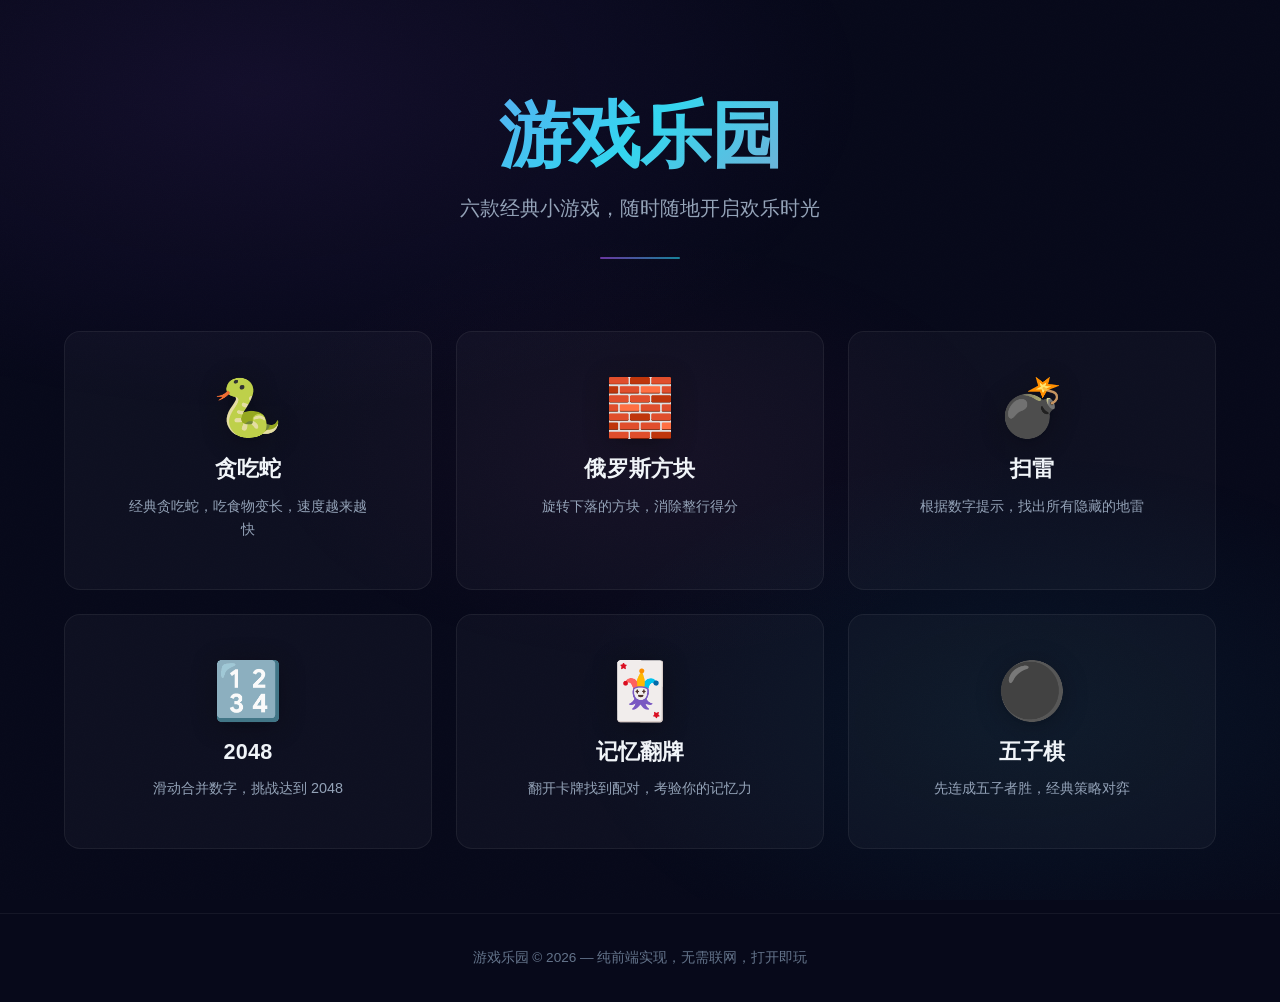
==== index.html @ df6203e5 "Initial commit: HTML5 mini games collection" ====
<!DOCTYPE html>
<html lang="zh-CN">
<head>
  <meta charset="UTF-8">
  <meta name="viewport" content="width=device-width, initial-scale=1.0">
  <meta name="description" content="游戏乐园 — 经典小游戏合集，在线即玩">
  <meta name="theme-color" content="#07091a">
  <title>游戏乐园</title>
  <link rel="stylesheet" href="css/style.css">
</head>
<body>
  <div class="page-wrapper">

    <!-- Header -->
    <header class="site-header">
      <div class="container">
        <h1 class="site-title">游戏乐园</h1>
        <p class="site-subtitle">六款经典小游戏，随时随地开启欢乐时光</p>
        <div class="header-divider" aria-hidden="true"></div>
      </div>
    </header>

    <!-- Games Grid -->
    <main class="games-section">
      <div class="container">
        <div class="games-grid">

          <a href="games/snake.html" target="_self" class="game-card" data-game="snake">
            <span class="game-card__icon" aria-hidden="true">🐍</span>
            <div class="game-card__text">
              <h2 class="game-card__title">贪吃蛇</h2>
              <p class="game-card__desc">经典贪吃蛇，吃食物变长，速度越来越快</p>
            </div>
          </a>

          <a href="games/tetris.html" target="_self" class="game-card" data-game="tetris">
            <span class="game-card__icon" aria-hidden="true">🧱</span>
            <div class="game-card__text">
              <h2 class="game-card__title">俄罗斯方块</h2>
              <p class="game-card__desc">旋转下落的方块，消除整行得分</p>
            </div>
          </a>

          <a href="games/minesweeper.html" target="_self" class="game-card" data-game="minesweeper">
            <span class="game-card__icon" aria-hidden="true">💣</span>
            <div class="game-card__text">
              <h2 class="game-card__title">扫雷</h2>
              <p class="game-card__desc">根据数字提示，找出所有隐藏的地雷</p>
            </div>
          </a>

          <a href="games/2048.html" target="_self" class="game-card" data-game="2048">
            <span class="game-card__icon" aria-hidden="true">🔢</span>
            <div class="game-card__text">
              <h2 class="game-card__title">2048</h2>
              <p class="game-card__desc">滑动合并数字，挑战达到 2048</p>
            </div>
          </a>

          <a href="games/memory.html" target="_self" class="game-card" data-game="memory">
            <span class="game-card__icon" aria-hidden="true">🃏</span>
            <div class="game-card__text">
              <h2 class="game-card__title">记忆翻牌</h2>
              <p class="game-card__desc">翻开卡牌找到配对，考验你的记忆力</p>
            </div>
          </a>

          <a href="games/gomoku.html" target="_self" class="game-card" data-game="gomoku">
            <span class="game-card__icon" aria-hidden="true">⚫</span>
            <div class="game-card__text">
              <h2 class="game-card__title">五子棋</h2>
              <p class="game-card__desc">先连成五子者胜，经典策略对弈</p>
            </div>
          </a>

        </div>
      </div>
    </main>

    <!-- Footer -->
    <footer class="site-footer">
      <div class="container">
        <p>游戏乐园 &copy; 2026 — 纯前端实现，无需联网，打开即玩</p>
      </div>
    </footer>

  </div>
</body>
</html>
---- css/style.css ----
/* ============================================
   游戏乐园 — Game Paradise
   Dark neon theme with glassmorphism cards
   ============================================ */

/* --- Design Tokens --- */
:root {
  /* Surface */
  --bg-deep: #07091a;
  --bg-base: #0c1024;
  --bg-card: rgba(255, 255, 255, 0.03);
  --bg-card-hover: rgba(255, 255, 255, 0.06);

  /* Neon accents */
  --neon-purple: #a855f7;
  --neon-cyan: #22d3ee;
  --neon-pink: #ec4899;
  --neon-blue: #3b82f6;

  /* Text */
  --text-primary: #f1f5f9;
  --text-secondary: #94a3b8;
  --text-muted: #64748b;

  /* Borders */
  --border-subtle: rgba(255, 255, 255, 0.06);
  --border-hover: rgba(168, 85, 247, 0.4);

  /* Spacing scale (8px base) */
  --space-1: 4px;
  --space-2: 8px;
  --space-3: 12px;
  --space-4: 16px;
  --space-5: 24px;
  --space-6: 32px;
  --space-7: 48px;
  --space-8: 64px;
  --space-9: 96px;

  /* Radii */
  --radius-sm: 8px;
  --radius-md: 16px;
  --radius-lg: 24px;

  /* Transitions */
  --ease-out: cubic-bezier(0.16, 1, 0.3, 1);
  --duration-fast: 200ms;
  --duration-normal: 350ms;
}

/* --- Reset & Base --- */
*,
*::before,
*::after {
  margin: 0;
  padding: 0;
  box-sizing: border-box;
}

html {
  font-size: 16px;
  scroll-behavior: smooth;
  -webkit-font-smoothing: antialiased;
  -moz-osx-font-smoothing: grayscale;
}

body {
  font-family: "PingFang SC", "Microsoft YaHei", "Noto Sans SC", "Helvetica Neue", Arial, sans-serif;
  background-color: var(--bg-deep);
  color: var(--text-primary);
  line-height: 1.6;
  min-height: 100vh;
  overflow-x: hidden;
  position: relative;
}

/* --- Atmospheric Background --- */
body::before {
  content: "";
  position: fixed;
  inset: 0;
  background:
    radial-gradient(ellipse 80% 60% at 20% 10%, rgba(168, 85, 247, 0.08) 0%, transparent 60%),
    radial-gradient(ellipse 60% 50% at 80% 80%, rgba(34, 211, 238, 0.06) 0%, transparent 60%),
    radial-gradient(ellipse 50% 40% at 50% 50%, rgba(236, 72, 153, 0.04) 0%, transparent 60%);
  pointer-events: none;
  z-index: 0;
}

/* Subtle noise texture overlay */
body::after {
  content: "";
  position: fixed;
  inset: 0;
  opacity: 0.015;
  background-image: url("data:image/svg+xml,%3Csvg viewBox='0 0 256 256' xmlns='http://www.w3.org/2000/svg'%3E%3Cfilter id='noise'%3E%3CfeTurbulence type='fractalNoise' baseFrequency='0.9' numOctaves='4' stitchTiles='stitch'/%3E%3C/filter%3E%3Crect width='100%25' height='100%25' filter='url(%23noise)'/%3E%3C/svg%3E");
  background-repeat: repeat;
  background-size: 256px 256px;
  pointer-events: none;
  z-index: 0;
}

/* --- Layout Container --- */
.page-wrapper {
  position: relative;
  z-index: 1;
  display: flex;
  flex-direction: column;
  min-height: 100vh;
}

.container {
  width: 100%;
  max-width: 1200px;
  margin: 0 auto;
  padding: 0 var(--space-5);
}

/* --- Header / Hero --- */
.site-header {
  padding: var(--space-9) 0 var(--space-7);
  text-align: center;
}

.site-title {
  font-size: clamp(2.5rem, 6vw, 4.5rem);
  font-weight: 800;
  letter-spacing: -0.02em;
  line-height: 1.1;
  background: linear-gradient(
    135deg,
    var(--neon-purple) 0%,
    var(--neon-cyan) 50%,
    var(--neon-pink) 100%
  );
  background-clip: text;
  -webkit-background-clip: text;
  -webkit-text-fill-color: transparent;
  margin-bottom: var(--space-4);
  position: relative;
}

/* Shimmer animation on title */
.site-title::after {
  content: "游戏乐园";
  position: absolute;
  inset: 0;
  background: linear-gradient(
    90deg,
    transparent 0%,
    rgba(255, 255, 255, 0.15) 45%,
    rgba(255, 255, 255, 0.3) 50%,
    rgba(255, 255, 255, 0.15) 55%,
    transparent 100%
  );
  background-clip: text;
  -webkit-background-clip: text;
  -webkit-text-fill-color: transparent;
  background-size: 200% 100%;
  animation: shimmer 6s ease-in-out infinite;
}

@keyframes shimmer {
  0%, 100% { background-position: 200% center; }
  50% { background-position: -200% center; }
}

.site-subtitle {
  font-size: clamp(1rem, 2.5vw, 1.25rem);
  color: var(--text-secondary);
  font-weight: 400;
  max-width: 480px;
  margin: 0 auto;
  line-height: 1.7;
}

/* Decorative divider */
.header-divider {
  width: 80px;
  height: 2px;
  margin: var(--space-6) auto 0;
  background: linear-gradient(90deg, var(--neon-purple), var(--neon-cyan));
  border-radius: 2px;
  opacity: 0.6;
}

/* --- Game Grid --- */
.games-section {
  flex: 1;
  padding: var(--space-5) 0 var(--space-8);
}

.games-grid {
  display: grid;
  grid-template-columns: repeat(3, 1fr);
  gap: var(--space-5);
}

/* --- Game Card --- */
.game-card {
  display: flex;
  flex-direction: column;
  align-items: center;
  text-align: center;
  padding: var(--space-7) var(--space-5);
  background: var(--bg-card);
  border: 1px solid var(--border-subtle);
  border-radius: var(--radius-md);
  text-decoration: none;
  color: inherit;
  position: relative;
  overflow: hidden;
  transition:
    transform var(--duration-normal) var(--ease-out),
    background var(--duration-normal) var(--ease-out),
    border-color var(--duration-normal) var(--ease-out),
    box-shadow var(--duration-normal) var(--ease-out);
  cursor: pointer;
  outline: none;
}

/* Glow border on hover — uses pseudo-element for gradient border */
.game-card::before {
  content: "";
  position: absolute;
  inset: 0;
  border-radius: inherit;
  padding: 1px;
  background: linear-gradient(
    135deg,
    var(--card-accent, var(--neon-purple)),
    transparent 40%,
    transparent 60%,
    var(--card-accent-end, var(--neon-cyan))
  );
  -webkit-mask:
    linear-gradient(#fff 0 0) content-box,
    linear-gradient(#fff 0 0);
  -webkit-mask-composite: xor;
  mask-composite: exclude;
  opacity: 0;
  transition: opacity var(--duration-normal) var(--ease-out);
  pointer-events: none;
}

/* Ambient glow behind card on hover */
.game-card::after {
  content: "";
  position: absolute;
  inset: -1px;
  border-radius: inherit;
  background: radial-gradient(
    ellipse at 50% 0%,
    var(--card-accent, var(--neon-purple)),
    transparent 70%
  );
  opacity: 0;
  filter: blur(30px);
  transition: opacity var(--duration-normal) var(--ease-out);
  pointer-events: none;
  z-index: -1;
}

.game-card:hover,
.game-card:focus-visible {
  transform: translateY(-6px);
  background: var(--bg-card-hover);
  border-color: transparent;
  box-shadow:
    0 20px 40px -12px rgba(0, 0, 0, 0.5),
    0 0 0 1px rgba(255, 255, 255, 0.05);
}

.game-card:hover::before,
.game-card:focus-visible::before {
  opacity: 1;
}

.game-card:hover::after,
.game-card:focus-visible::after {
  opacity: 0.15;
}

.game-card:focus-visible {
  outline: 2px solid var(--neon-purple);
  outline-offset: 4px;
}

/* Card icon (emoji) */
.game-card__icon {
  font-size: 3.5rem;
  line-height: 1;
  margin-bottom: var(--space-4);
  transition: transform var(--duration-normal) var(--ease-out);
  filter: drop-shadow(0 4px 12px rgba(0, 0, 0, 0.3));
}

.game-card:hover .game-card__icon,
.game-card:focus-visible .game-card__icon {
  transform: scale(1.15);
}

/* Card title */
.game-card__title {
  font-size: 1.35rem;
  font-weight: 700;
  color: var(--text-primary);
  margin-bottom: var(--space-2);
  letter-spacing: 0.01em;
}

/* Card description */
.game-card__desc {
  font-size: 0.9rem;
  color: var(--text-secondary);
  line-height: 1.6;
  max-width: 240px;
}

/* --- Per-card accent colors --- */
.game-card[data-game="snake"] {
  --card-accent: #22c55e;
  --card-accent-end: #06b6d4;
}

.game-card[data-game="tetris"] {
  --card-accent: #3b82f6;
  --card-accent-end: #a855f7;
}

.game-card[data-game="minesweeper"] {
  --card-accent: #f59e0b;
  --card-accent-end: #ef4444;
}

.game-card[data-game="2048"] {
  --card-accent: #f97316;
  --card-accent-end: #eab308;
}

.game-card[data-game="memory"] {
  --card-accent: #ec4899;
  --card-accent-end: #a855f7;
}

.game-card[data-game="gomoku"] {
  --card-accent: #06b6d4;
  --card-accent-end: #3b82f6;
}

/* --- Footer --- */
.site-footer {
  padding: var(--space-6) 0;
  text-align: center;
  border-top: 1px solid var(--border-subtle);
}

.site-footer p {
  font-size: 0.85rem;
  color: var(--text-muted);
  line-height: 1.7;
}

/* --- Reduced Motion --- */
@media (prefers-reduced-motion: reduce) {
  *,
  *::before,
  *::after {
    animation-duration: 0.01ms !important;
    animation-iteration-count: 1 !important;
    transition-duration: 0.01ms !important;
  }
}

/* --- Responsive: Tablet (2 columns) --- */
@media (max-width: 960px) {
  .games-grid {
    grid-template-columns: repeat(2, 1fr);
    gap: var(--space-4);
  }

  .site-header {
    padding: var(--space-7) 0 var(--space-6);
  }
}

/* --- Responsive: Mobile (1 column) --- */
@media (max-width: 600px) {
  .games-grid {
    grid-template-columns: 1fr;
    gap: var(--space-4);
  }

  .game-card {
    flex-direction: row;
    text-align: left;
    padding: var(--space-5);
    gap: var(--space-4);
  }

  .game-card__icon {
    font-size: 2.5rem;
    margin-bottom: 0;
    flex-shrink: 0;
  }

  .game-card__text {
    display: flex;
    flex-direction: column;
  }

  .game-card__desc {
    max-width: none;
  }

  .site-header {
    padding: var(--space-6) 0 var(--space-5);
  }

  .site-title {
    font-size: 2.2rem;
  }

  .container {
    padding: 0 var(--space-4);
  }
}
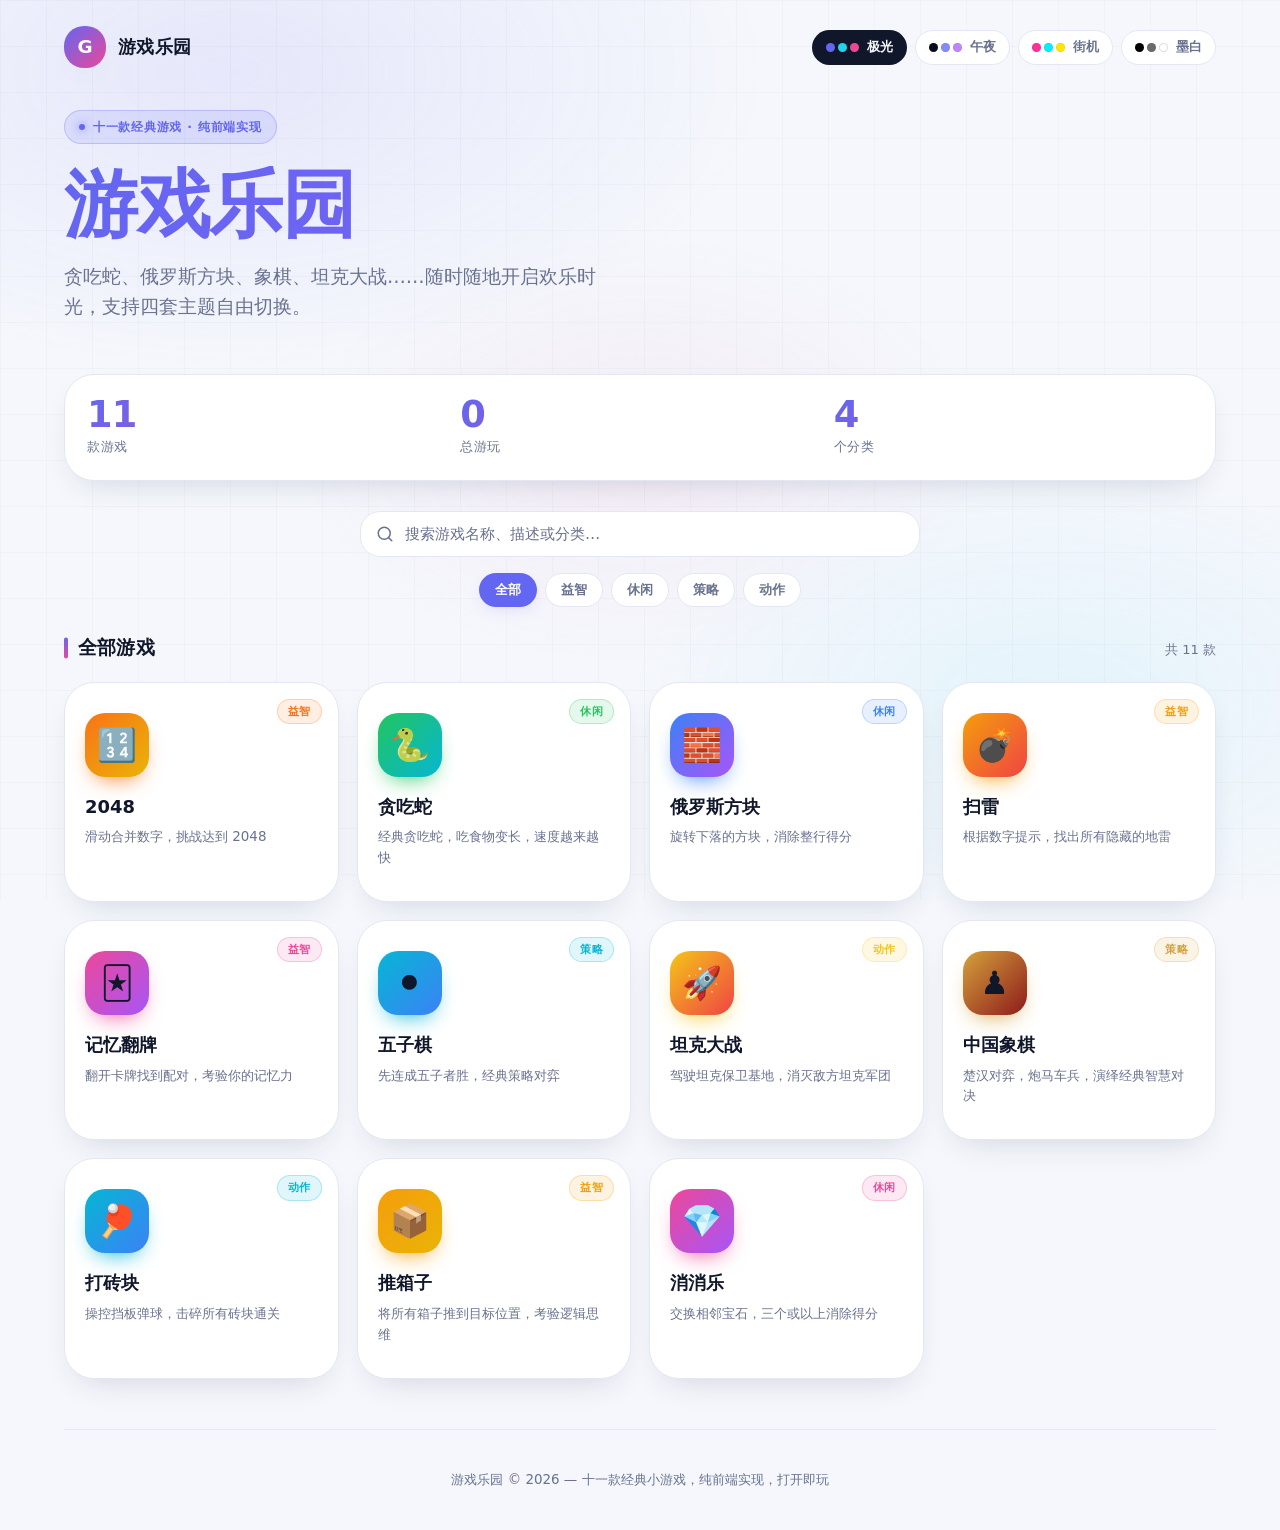
==== commit a73176e9: "feat: 升级为11款游戏合集，新增AI对战、统计系统、搜索筛选和主题切换" ====
--- a/index.html
+++ b/index.html
@@ -1,89 +1,691 @@
 <!DOCTYPE html>
-<html lang="zh-CN">
+<html lang="zh-CN" data-theme="aurora">
 <head>
-  <meta charset="UTF-8">
-  <meta name="viewport" content="width=device-width, initial-scale=1.0">
-  <meta name="description" content="游戏乐园 — 经典小游戏合集，在线即玩">
-  <meta name="theme-color" content="#07091a">
-  <title>游戏乐园</title>
-  <link rel="stylesheet" href="css/style.css">
+    <meta charset="UTF-8">
+    <meta name="viewport" content="width=device-width, initial-scale=1.0">
+    <meta name="description" content="游戏乐园 — 十一款经典小游戏合集，在线即玩，支持四套主题自由切换">
+    <meta name="theme-color" content="#6366f1">
+    <title>游戏乐园</title>
+    <style id="theme-vars">
+/* ============================================================
+   游戏乐园 · 多主题设计系统
+   四套主题：极光(aurora) / 午夜(midnight) / 街机(arcade) / 墨白(mono)
+   默认 :root = aurora；其余主题通过 [data-theme] 覆盖语义变量
+   ============================================================ */
+
+/* --- Theme: Aurora（极光 · 默认浅色现代） --- */
+:root {
+  --background: #f5f7fc;
+  --foreground: #10172a;
+  --card: #ffffff;
+  --card-foreground: #10172a;
+  --popover: #ffffff;
+  --popover-foreground: #10172a;
+  --primary: #6366f1;
+  --primary-foreground: #ffffff;
+  --muted: #eaeefb;
+  --muted-foreground: #69728f;
+  --border: #e2e7f2;
+  --input: #e2e7f2;
+  --ring: #6366f1;
+  --secondary: #eef1fb;
+  --secondary-foreground: #475084;
+  --accent: #ec4899;
+  --destructive: #ef4444;
+
+  /* 主题签名色（非语义，用于渐变与装饰） */
+  --brand-2: #22d3ee;
+  --brand-3: #ec4899;
+  --hero-from: #6366f1;
+  --hero-via: #8b5cf6;
+  --hero-to: #ec4899;
+
+  /* 半径 */
+  --radius-sm: 12px;
+  --radius-md: 20px;
+  --radius-lg: 30px;
+
+  /* 阴影与质感 */
+  --shadow-card: 0 14px 34px -16px rgba(28, 38, 74, 0.20);
+  --shadow-card-hover: 0 26px 50px -18px rgba(99, 102, 241, 0.32);
+  --ring-soft: rgba(99, 102, 241, 0.16);
+  --grid-line: rgba(20, 30, 60, 0.05);
+  --aurora-1: rgba(99, 102, 241, 0.10);
+  --aurora-2: rgba(34, 211, 238, 0.08);
+  --aurora-3: rgba(236, 72, 153, 0.06);
+}
+
+/* --- Theme: Midnight（午夜 · 精致暗色） --- */
+[data-theme="midnight"] {
+  --background: #0b0e1a;
+  --foreground: #e9edf7;
+  --card: #151a2c;
+  --card-foreground: #e9edf7;
+  --popover: #151a2c;
+  --popover-foreground: #e9edf7;
+  --primary: #818cf8;
+  --primary-foreground: #0b0e1a;
+  --muted: #1d2336;
+  --muted-foreground: #8b94ae;
+  --border: #272e44;
+  --input: #272e44;
+  --ring: #818cf8;
+  --secondary: #1d2336;
+  --secondary-foreground: #aab2cc;
+  --accent: #c084fc;
+
+  --brand-2: #38bdf8;
+  --brand-3: #c084fc;
+  --hero-from: #818cf8;
+  --hero-via: #38bdf8;
+  --hero-to: #c084fc;
+
+  --shadow-card: 0 18px 42px -18px rgba(0, 0, 0, 0.65);
+  --shadow-card-hover: 0 28px 56px -20px rgba(129, 140, 248, 0.40);
+  --ring-soft: rgba(129, 140, 248, 0.20);
+  --grid-line: rgba(255, 255, 255, 0.045);
+  --aurora-1: rgba(129, 140, 248, 0.12);
+  --aurora-2: rgba(56, 189, 248, 0.10);
+  --aurora-3: rgba(192, 132, 252, 0.08);
+}
+
+/* --- Theme: Arcade（街机 · 复古霓虹） --- */
+[data-theme="arcade"] {
+  --background: #0a0613;
+  --foreground: #f3e9ff;
+  --card: #160d28;
+  --card-foreground: #f3e9ff;
+  --popover: #160d28;
+  --popover-foreground: #f3e9ff;
+  --primary: #ff2e9a;
+  --primary-foreground: #0a0613;
+  --muted: #221339;
+  --muted-foreground: #a987e6;
+  --border: #34214f;
+  --input: #34214f;
+  --ring: #ff2e9a;
+  --secondary: #221339;
+  --secondary-foreground: #c9a8ff;
+  --accent: #00f0ff;
+
+  --brand-2: #00f0ff;
+  --brand-3: #ffe600;
+  --hero-from: #ff2e9a;
+  --hero-via: #b026ff;
+  --hero-to: #00f0ff;
+
+  --shadow-card: 0 18px 42px -16px rgba(255, 46, 154, 0.30);
+  --shadow-card-hover: 0 28px 60px -18px rgba(255, 46, 154, 0.50);
+  --ring-soft: rgba(255, 46, 154, 0.26);
+  --grid-line: rgba(255, 46, 154, 0.07);
+  --aurora-1: rgba(255, 46, 154, 0.12);
+  --aurora-2: rgba(0, 240, 255, 0.10);
+  --aurora-3: rgba(255, 230, 0, 0.06);
+}
+
+/* --- Theme: Mono（墨白 · 极简黑白） --- */
+[data-theme="mono"] {
+  --background: #ffffff;
+  --foreground: #000000;
+  --card: #ffffff;
+  --card-foreground: #000000;
+  --popover: #ffffff;
+  --popover-foreground: #000000;
+  --primary: #000000;
+  --primary-foreground: #ffffff;
+  --muted: #f2f2f2;
+  --muted-foreground: #6a6a6a;
+  --border: #000000;
+  --input: #000000;
+  --ring: #000000;
+  --secondary: #f2f2f2;
+  --secondary-foreground: #000000;
+  --accent: #000000;
+
+  --brand-2: #1a1a1a;
+  --brand-3: #555555;
+  --hero-from: #000000;
+  --hero-via: #2a2a2a;
+  --hero-to: #6a6a6a;
+
+  --radius-sm: 4px;
+  --radius-md: 8px;
+  --radius-lg: 12px;
+
+  --shadow-card: 0 12px 26px -16px rgba(0, 0, 0, 0.30);
+  --shadow-card-hover: 0 22px 44px -18px rgba(0, 0, 0, 0.42);
+  --ring-soft: rgba(0, 0, 0, 0.14);
+  --grid-line: rgba(0, 0, 0, 0.06);
+  --aurora-1: rgba(0, 0, 0, 0.03);
+  --aurora-2: rgba(0, 0, 0, 0.02);
+  --aurora-3: rgba(0, 0, 0, 0.015);
+}
+
+/* ============================================================
+   Base
+   ============================================================ */
+*, *::before, *::after { box-sizing: border-box; }
+
+html { -webkit-font-smoothing: antialiased; -moz-osx-font-smoothing: grayscale; }
+
+body {
+  margin: 0;
+  font-family: "PingFang SC", "Microsoft YaHei", "Noto Sans SC", system-ui, -apple-system, "Helvetica Neue", Arial, sans-serif;
+  background: var(--background);
+  color: var(--foreground);
+  line-height: 1.6;
+  min-height: 100vh;
+  overflow-x: hidden;
+  transition: background-color 0.45s cubic-bezier(0.16, 1, 0.3, 1),
+              color 0.45s cubic-bezier(0.16, 1, 0.3, 1);
+}
+
+/* 大气背景光晕（随主题变化） */
+body::before {
+  content: "";
+  position: fixed;
+  inset: 0;
+  background:
+    radial-gradient(ellipse 70% 55% at 18% 8%, var(--aurora-1) 0%, transparent 60%),
+    radial-gradient(ellipse 55% 45% at 82% 78%, var(--aurora-2) 0%, transparent 60%),
+    radial-gradient(ellipse 45% 40% at 50% 50%, var(--aurora-3) 0%, transparent 60%);
+  pointer-events: none;
+  z-index: 0;
+  transition: background 0.6s cubic-bezier(0.16, 1, 0.3, 1);
+}
+
+/* 细网格底纹 */
+body::after {
+  content: "";
+  position: fixed;
+  inset: 0;
+  background-image:
+    linear-gradient(var(--grid-line) 1px, transparent 1px),
+    linear-gradient(90deg, var(--grid-line) 1px, transparent 1px);
+  background-size: 46px 46px;
+  pointer-events: none;
+  z-index: 0;
+  opacity: 0.5;
+}
+
+.gp-shell { position: relative; z-index: 1; max-width: 1200px; margin: 0 auto; padding: 0 24px; }
+
+/* 主题切换时的全局平滑过渡 */
+.gp-shell, .gp-shell * {
+  transition-property: background-color, border-color, color, box-shadow;
+  transition-duration: 0.4s;
+  transition-timing-function: cubic-bezier(0.16, 1, 0.3, 1);
+}
+
+/* ============================================================
+   Top Bar
+   ============================================================ */
+.topbar {
+  display: flex;
+  align-items: center;
+  justify-content: space-between;
+  gap: 16px;
+  padding: 26px 0 8px;
+}
+
+.brand { display: flex; align-items: center; gap: 12px; text-decoration: none; color: var(--foreground); }
+.brand__mark {
+  width: 42px; height: 42px; border-radius: var(--radius-md);
+  background: linear-gradient(135deg, var(--hero-from), var(--hero-to));
+  display: grid; place-items: center; color: #fff; font-weight: 800; font-size: 1.15rem;
+  box-shadow: var(--shadow-card);
+}
+.brand__name { font-size: 1.12rem; font-weight: 700; letter-spacing: 0.02em; }
+
+/* 主题切换器 */
+.theme-switch { display: flex; align-items: center; gap: 8px; flex-wrap: wrap; }
+.theme-chip {
+  display: inline-flex; align-items: center; gap: 8px;
+  padding: 8px 13px; border-radius: 999px;
+  background: var(--card); border: 1px solid var(--border); color: var(--muted-foreground);
+  font-family: inherit; font-size: 0.8rem; font-weight: 600; cursor: pointer;
+  transition: transform 0.25s, border-color 0.25s, color 0.25s, background-color 0.25s, box-shadow 0.25s;
+}
+.theme-chip:hover { transform: translateY(-1px); color: var(--foreground); }
+.theme-chip__dots { display: inline-flex; gap: 3px; }
+.theme-chip__dots i { width: 9px; height: 9px; border-radius: 50%; display: block; box-shadow: inset 0 0 0 0.5px rgba(0,0,0,0.12); }
+.theme-chip[aria-pressed="true"] {
+  color: var(--foreground); border-color: transparent;
+  background: var(--foreground);
+}
+.theme-chip[aria-pressed="true"] .theme-chip__label { color: var(--background); }
+.theme-chip[aria-pressed="true"] .theme-chip__dots i { box-shadow: none; }
+
+/* ============================================================
+   Hero
+   ============================================================ */
+.hero { padding: 34px 0 26px; text-align: left; }
+.hero__eyebrow {
+  display: inline-flex; align-items: center; gap: 8px;
+  font-size: 0.78rem; font-weight: 600; letter-spacing: 0.06em; text-transform: uppercase;
+  color: var(--primary); background: color-mix(in srgb, var(--primary) 12%, transparent);
+  border: 1px solid color-mix(in srgb, var(--primary) 26%, transparent);
+  padding: 6px 14px; border-radius: 999px; margin-bottom: 22px;
+}
+.hero__eyebrow::before { content: ""; width: 6px; height: 6px; border-radius: 50%; background: var(--primary); box-shadow: 0 0 10px var(--primary); }
+.hero__title {
+  font-size: clamp(2.6rem, 6vw, 4.6rem); font-weight: 800; line-height: 1.05; letter-spacing: -0.02em;
+  margin: 0 0 18px;
+  background: linear-gradient(110deg, var(--hero-from) 0%, var(--hero-via) 48%, var(--hero-to) 100%);
+  background-size: 200% auto;
+  -webkit-background-clip: text; background-clip: text; -webkit-text-fill-color: transparent; color: transparent;
+  animation: gp-shimmer 7s ease-in-out infinite;
+}
+.hero__sub { font-size: clamp(1rem, 2.2vw, 1.18rem); color: var(--muted-foreground); max-width: 560px; margin: 0 0 26px; }
+
+/* ============================================================
+   Stats
+   ============================================================ */
+.stats {
+  display: grid; grid-template-columns: repeat(3, 1fr); gap: 14px;
+  padding: 22px; background: var(--card); border: 1px solid var(--border);
+  border-radius: var(--radius-lg); box-shadow: var(--shadow-card); margin-bottom: 30px;
+}
+.stat { display: flex; flex-direction: column; gap: 4px; }
+.stat__num {
+  font-size: clamp(1.6rem, 3.4vw, 2.3rem); font-weight: 800; line-height: 1; letter-spacing: -0.02em;
+  background: linear-gradient(135deg, var(--hero-from), var(--hero-to));
+  -webkit-background-clip: text; background-clip: text; -webkit-text-fill-color: transparent; color: transparent;
+}
+.stat__label { font-size: 0.8rem; color: var(--muted-foreground); font-weight: 500; letter-spacing: 0.04em; }
+
+/* ============================================================
+   Controls (search + filter)
+   ============================================================ */
+.controls { margin-bottom: 26px; }
+.search { position: relative; max-width: 560px; margin: 0 auto 16px; }
+.search svg { position: absolute; left: 16px; top: 50%; transform: translateY(-50%); color: var(--muted-foreground); pointer-events: none; }
+.search input {
+  width: 100%; padding: 13px 16px 13px 44px; font-family: inherit; font-size: 0.95rem;
+  color: var(--foreground); background: var(--card); border: 1px solid var(--border);
+  border-radius: var(--radius-md); outline: none;
+  transition: border-color 0.25s, box-shadow 0.25s, background-color 0.4s;
+}
+.search input::placeholder { color: var(--muted-foreground); }
+.search input:focus { border-color: var(--primary); box-shadow: 0 0 0 4px var(--ring-soft); }
+
+.filters { display: flex; flex-wrap: wrap; justify-content: center; gap: 8px; }
+.chip {
+  padding: 7px 15px; font-family: inherit; font-size: 0.84rem; font-weight: 600;
+  color: var(--muted-foreground); background: var(--card); border: 1px solid var(--border);
+  border-radius: 999px; cursor: pointer;
+  transition: transform 0.25s, color 0.25s, background-color 0.25s, border-color 0.25s, box-shadow 0.25s;
+}
+.chip:hover { color: var(--foreground); transform: translateY(-1px); }
+.chip[aria-pressed="true"] {
+  color: var(--primary-foreground); background: var(--primary); border-color: transparent;
+  box-shadow: 0 6px 16px -4px var(--ring-soft);
+}
+
+/* ============================================================
+   Section heading
+   ============================================================ */
+.section-head { display: flex; align-items: baseline; justify-content: space-between; margin: 8px 0 18px; }
+.section-title { font-size: 1.2rem; font-weight: 700; letter-spacing: 0.01em; margin: 0; position: relative; padding-left: 14px; }
+.section-title::before {
+  content: ""; position: absolute; left: 0; top: 50%; transform: translateY(-50%);
+  width: 4px; height: 1.1em; border-radius: 2px;
+  background: linear-gradient(180deg, var(--hero-from), var(--hero-to));
+}
+.section-hint { font-size: 0.82rem; color: var(--muted-foreground); }
+
+/* ============================================================
+   Recent rail
+   ============================================================ */
+.recent { margin-bottom: 30px; }
+.recent-rail {
+  display: flex; gap: 12px; overflow-x: auto; padding-bottom: 6px;
+  scroll-snap-type: x mandatory; scrollbar-width: thin;
+}
+.recent-rail::-webkit-scrollbar { height: 6px; }
+.recent-rail::-webkit-scrollbar-thumb { background: var(--border); border-radius: 3px; }
+.recent-card {
+  flex: 0 0 auto; display: flex; align-items: center; gap: 11px;
+  padding: 11px 16px; background: var(--card); border: 1px solid var(--border);
+  border-radius: var(--radius-md); text-decoration: none; color: var(--foreground);
+  scroll-snap-align: start; transition: transform 0.25s, border-color 0.25s, box-shadow 0.25s;
+}
+.recent-card:hover { transform: translateY(-2px); border-color: var(--primary); box-shadow: var(--shadow-card); }
+.recent-card__icon { width: 34px; height: 34px; border-radius: 10px; display: grid; place-items: center; font-size: 1.15rem; background: var(--muted); }
+.recent-card__name { font-size: 0.88rem; font-weight: 600; white-space: nowrap; }
+.recent-card__time { font-size: 0.72rem; color: var(--muted-foreground); }
+
+/* ============================================================
+   Games grid
+   ============================================================ */
+.games { padding-bottom: 50px; }
+.games-grid {
+  display: grid; grid-template-columns: repeat(4, 1fr); gap: 18px;
+}
+.game-card {
+  display: flex; flex-direction: column; padding: 22px 20px 18px;
+  background: var(--card); border: 1px solid var(--border); border-radius: var(--radius-lg);
+  text-decoration: none; color: inherit; position: relative; overflow: hidden;
+  box-shadow: var(--shadow-card); cursor: pointer; outline: none;
+  animation: gp-rise 0.5s cubic-bezier(0.16, 1, 0.3, 1) backwards;
+  transition: transform 0.3s cubic-bezier(0.16, 1, 0.3, 1), border-color 0.3s, box-shadow 0.3s, background-color 0.4s;
+}
+.game-card::after {
+  content: ""; position: absolute; left: 0; right: 0; top: 0; height: 3px;
+  background: linear-gradient(90deg, var(--g1, var(--hero-from)), var(--g2, var(--hero-to)));
+  opacity: 0; transition: opacity 0.3s;
+}
+.game-card:hover { transform: translateY(-6px); border-color: transparent; box-shadow: var(--shadow-card-hover); }
+.game-card:hover::after { opacity: 1; }
+.game-card:focus-visible { box-shadow: var(--shadow-card-hover), 0 0 0 3px var(--ring-soft); }
+
+.game-card__cat {
+  position: absolute; top: 16px; right: 16px; font-size: 0.68rem; font-weight: 600; letter-spacing: 0.04em;
+  color: var(--g1, var(--primary)); background: color-mix(in srgb, var(--g1, var(--primary)) 12%, transparent);
+  border: 1px solid color-mix(in srgb, var(--g1, var(--primary)) 26%, transparent);
+  padding: 3px 10px; border-radius: 999px;
+}
+.game-tile {
+  width: 64px; height: 64px; border-radius: var(--radius-md); display: grid; place-items: center;
+  font-size: 2rem; line-height: 1; margin: 8px 0 16px;
+  background: linear-gradient(135deg, var(--g1, var(--hero-from)), var(--g2, var(--hero-to)));
+  box-shadow: 0 10px 22px -10px var(--g1, var(--primary));
+  transition: transform 0.3s cubic-bezier(0.16, 1, 0.3, 1), filter 0.4s;
+}
+.game-card:hover .game-tile { transform: scale(1.08) rotate(-3deg); }
+.game-card__title { font-size: 1.12rem; font-weight: 700; margin: 0 0 6px; }
+.game-card__desc { font-size: 0.84rem; color: var(--muted-foreground); line-height: 1.55; margin: 0 0 14px; flex: 1; }
+.game-card__foot { display: flex; flex-wrap: wrap; gap: 6px; }
+.game-card__stat {
+  font-size: 0.7rem; font-weight: 600; color: var(--muted-foreground);
+  background: var(--muted); padding: 4px 9px; border-radius: 999px;
+  display: inline-flex; align-items: center; gap: 4px;
+}
+.game-card__stat--hi { color: var(--g1, var(--primary)); }
+
+/* per-game tile colors（保留各游戏个性） */
+.game-card[data-game="snake"]       { --g1: #22c55e; --g2: #06b6d4; }
+.game-card[data-game="tetris"]      { --g1: #3b82f6; --g2: #a855f7; }
+.game-card[data-game="minesweeper"] { --g1: #f59e0b; --g2: #ef4444; }
+.game-card[data-game="2048"]        { --g1: #f97316; --g2: #eab308; }
+.game-card[data-game="memory"]      { --g1: #ec4899; --g2: #a855f7; }
+.game-card[data-game="gomoku"]      { --g1: #06b6d4; --g2: #3b82f6; }
+.game-card[data-game="tank"]        { --g1: #f5c518; --g2: #ef4444; }
+.game-card[data-game="xiangqi"]     { --g1: #d4a23c; --g2: #8e1a1a; }
+.game-card[data-game="breakout"]    { --g1: #06b6d4; --g2: #3b82f6; }
+.game-card[data-game="sokoban"]     { --g1: #f59e0b; --g2: #eab308; }
+.game-card[data-game="match3"]      { --g1: #ec4899; --g2: #a855f7; }
+
+/* 墨白主题下，游戏色块去色以保持极简调性 */
+[data-theme="mono"] .game-tile { filter: grayscale(1) contrast(1.05); }
+[data-theme="mono"] .game-card__cat { color: var(--foreground); background: var(--muted); border-color: var(--border); }
+[data-theme="mono"] .game-card__stat--hi { color: var(--foreground); }
+
+/* 街机主题下，标题加一点霓虹辉光 */
+[data-theme="arcade"] .hero__title { filter: drop-shadow(0 0 22px rgba(255, 46, 154, 0.35)); }
+[data-theme="arcade"] .brand__mark { filter: drop-shadow(0 0 12px rgba(255, 46, 154, 0.5)); }
+
+/* ============================================================
+   Empty state
+   ============================================================ */
+.empty { text-align: center; padding: 70px 20px; color: var(--muted-foreground); display: none; }
+.empty__emoji { font-size: 2.4rem; margin-bottom: 10px; }
+
+/* ============================================================
+   Footer
+   ============================================================ */
+.footer {
+  border-top: 1px solid var(--border); padding: 26px 0; text-align: center;
+  color: var(--muted-foreground); font-size: 0.84rem;
+}
+
+/* ============================================================
+   Keyframes
+   ============================================================ */
+@keyframes gp-shimmer { 0%, 100% { background-position: 0% center; } 50% { background-position: 100% center; } }
+@keyframes gp-rise { from { opacity: 0; transform: translateY(18px); } to { opacity: 1; transform: translateY(0); } }
+
+@media (prefers-reduced-motion: reduce) {
+  *, *::before, *::after { animation-duration: 0.01ms !important; animation-iteration-count: 1 !important; transition-duration: 0.01ms !important; }
+}
+
+/* ============================================================
+   Responsive
+   ============================================================ */
+@media (max-width: 1100px) { .games-grid { grid-template-columns: repeat(3, 1fr); } }
+@media (max-width: 860px) {
+  .games-grid { grid-template-columns: repeat(2, 1fr); gap: 14px; }
+  .topbar { flex-wrap: wrap; }
+  .theme-switch { width: 100%; justify-content: flex-start; }
+}
+@media (max-width: 560px) {
+  .games-grid { grid-template-columns: 1fr; }
+  .stats { grid-template-columns: repeat(3, 1fr); padding: 16px; gap: 8px; }
+  .gp-shell { padding: 0 18px; }
+  .theme-chip__label { display: none; }
+  .theme-chip { padding: 8px 10px; }
+}
+    </style>
 </head>
 <body>
-  <div class="page-wrapper">
-
-    <!-- Header -->
-    <header class="site-header">
-      <div class="container">
-        <h1 class="site-title">游戏乐园</h1>
-        <p class="site-subtitle">六款经典小游戏，随时随地开启欢乐时光</p>
-        <div class="header-divider" aria-hidden="true"></div>
+    <div class="gp-shell">
+      <!-- Top Bar -->
+      <header class="topbar">
+        <a class="brand" href="index.html">
+          <span class="brand__mark">G</span>
+          <span class="brand__name">游戏乐园</span>
+        </a>
+        <div class="theme-switch" role="group" aria-label="主题切换">
+          <button class="theme-chip" data-theme-val="aurora" aria-pressed="true">
+            <span class="theme-chip__dots"><i style="background:#6366f1"></i><i style="background:#22d3ee"></i><i style="background:#ec4899"></i></span>
+            <span class="theme-chip__label">极光</span>
+          </button>
+          <button class="theme-chip" data-theme-val="midnight" aria-pressed="false">
+            <span class="theme-chip__dots"><i style="background:#0b0e1a"></i><i style="background:#818cf8"></i><i style="background:#c084fc"></i></span>
+            <span class="theme-chip__label">午夜</span>
+          </button>
+          <button class="theme-chip" data-theme-val="arcade" aria-pressed="false">
+            <span class="theme-chip__dots"><i style="background:#ff2e9a"></i><i style="background:#00f0ff"></i><i style="background:#ffe600"></i></span>
+            <span class="theme-chip__label">街机</span>
+          </button>
+          <button class="theme-chip" data-theme-val="mono" aria-pressed="false">
+            <span class="theme-chip__dots"><i style="background:#000"></i><i style="background:#6a6a6a"></i><i style="background:#fff;box-shadow:inset 0 0 0 1px #ddd"></i></span>
+            <span class="theme-chip__label">墨白</span>
+          </button>
+        </div>
+      </header>
+
+      <!-- Hero -->
+      <section class="hero">
+        <span class="hero__eyebrow">十一款经典游戏 · 纯前端实现</span>
+        <h1 class="hero__title">游戏乐园</h1>
+        <p class="hero__sub">贪吃蛇、俄罗斯方块、象棋、坦克大战……随时随地开启欢乐时光，支持四套主题自由切换。</p>
+      </section>
+
+      <!-- Stats -->
+      <div class="stats">
+        <div class="stat"><span class="stat__num" id="totalGames">0</span><span class="stat__label">款游戏</span></div>
+        <div class="stat"><span class="stat__num" id="totalPlays">0</span><span class="stat__label">总游玩</span></div>
+        <div class="stat"><span class="stat__num" id="totalCats">0</span><span class="stat__label">个分类</span></div>
       </div>
-    </header>
-
-    <!-- Games Grid -->
-    <main class="games-section">
-      <div class="container">
-        <div class="games-grid">
-
-          <a href="games/snake.html" target="_self" class="game-card" data-game="snake">
-            <span class="game-card__icon" aria-hidden="true">🐍</span>
-            <div class="game-card__text">
-              <h2 class="game-card__title">贪吃蛇</h2>
-              <p class="game-card__desc">经典贪吃蛇，吃食物变长，速度越来越快</p>
-            </div>
-          </a>
-
-          <a href="games/tetris.html" target="_self" class="game-card" data-game="tetris">
-            <span class="game-card__icon" aria-hidden="true">🧱</span>
-            <div class="game-card__text">
-              <h2 class="game-card__title">俄罗斯方块</h2>
-              <p class="game-card__desc">旋转下落的方块，消除整行得分</p>
-            </div>
-          </a>
-
-          <a href="games/minesweeper.html" target="_self" class="game-card" data-game="minesweeper">
-            <span class="game-card__icon" aria-hidden="true">💣</span>
-            <div class="game-card__text">
-              <h2 class="game-card__title">扫雷</h2>
-              <p class="game-card__desc">根据数字提示，找出所有隐藏的地雷</p>
-            </div>
-          </a>
-
-          <a href="games/2048.html" target="_self" class="game-card" data-game="2048">
-            <span class="game-card__icon" aria-hidden="true">🔢</span>
-            <div class="game-card__text">
-              <h2 class="game-card__title">2048</h2>
-              <p class="game-card__desc">滑动合并数字，挑战达到 2048</p>
-            </div>
-          </a>
-
-          <a href="games/memory.html" target="_self" class="game-card" data-game="memory">
-            <span class="game-card__icon" aria-hidden="true">🃏</span>
-            <div class="game-card__text">
-              <h2 class="game-card__title">记忆翻牌</h2>
-              <p class="game-card__desc">翻开卡牌找到配对，考验你的记忆力</p>
-            </div>
-          </a>
-
-          <a href="games/gomoku.html" target="_self" class="game-card" data-game="gomoku">
-            <span class="game-card__icon" aria-hidden="true">⚫</span>
-            <div class="game-card__text">
-              <h2 class="game-card__title">五子棋</h2>
-              <p class="game-card__desc">先连成五子者胜，经典策略对弈</p>
-            </div>
-          </a>
-
+
+      <!-- Controls -->
+      <div class="controls">
+        <div class="search">
+          <svg viewBox="0 0 24 24" width="18" height="18"><circle cx="11" cy="11" r="8" fill="none" stroke="currentColor" stroke-width="2"/><path d="M21 21l-4.35-4.35" stroke="currentColor" stroke-width="2" stroke-linecap="round"/></svg>
+          <input type="text" id="searchInput" placeholder="搜索游戏名称、描述或分类…" autocomplete="off">
         </div>
+        <div class="filters" id="filterTags"></div>
       </div>
-    </main>
-
-    <!-- Footer -->
-    <footer class="site-footer">
-      <div class="container">
-        <p>游戏乐园 &copy; 2026 — 纯前端实现，无需联网，打开即玩</p>
-      </div>
-    </footer>
-
-  </div>
+
+      <!-- Recent -->
+      <section class="recent" id="recentSection" style="display:none;">
+        <div class="section-head">
+          <h2 class="section-title">最近游玩</h2>
+          <span class="section-hint">向右滑动查看更多</span>
+        </div>
+        <div class="recent-rail" id="recentRail"></div>
+      </section>
+
+      <!-- Games Grid -->
+      <section class="games">
+        <div class="section-head">
+          <h2 class="section-title">全部游戏</h2>
+          <span class="section-hint" id="gameCountHint">共 0 款</span>
+        </div>
+        <div class="games-grid" id="gamesGrid"></div>
+        <div class="empty" id="noResults">
+          <div class="empty__emoji">🔍</div>
+          <p>未找到匹配的游戏</p>
+        </div>
+      </section>
+
+      <!-- Footer -->
+      <footer class="footer">
+        <p>游戏乐园 &copy; 2026 — 十一款经典小游戏，纯前端实现，打开即玩</p>
+      </footer>
+    </div>
+
+    <script src="js/game-stats.js"></script>
+    <script>
+      (function() {
+        /* ---- 主题管理（四套主题自由切换） ---- */
+        var THEME_KEY = 'gameParadise_theme_v2';
+        var html = document.documentElement;
+        var chips = document.querySelectorAll('.theme-chip');
+
+        function getSavedTheme() {
+          try { return localStorage.getItem(THEME_KEY) || 'aurora'; } catch(_) { return 'aurora'; }
+        }
+        function setTheme(theme) {
+          html.setAttribute('data-theme', theme);
+          var meta = document.querySelector('meta[name="theme-color"]');
+          if (meta) {
+            var colorMap = { aurora: '#6366f1', midnight: '#818cf8', arcade: '#ff2e9a', mono: '#000000' };
+            meta.setAttribute('content', colorMap[theme] || '#6366f1');
+          }
+          try { localStorage.setItem(THEME_KEY, theme); } catch(_) {}
+          chips.forEach(function(c) {
+            c.setAttribute('aria-pressed', c.dataset.themeVal === theme ? 'true' : 'false');
+          });
+        }
+        setTheme(getSavedTheme());
+        chips.forEach(function(chip) {
+          chip.addEventListener('click', function() { setTheme(chip.dataset.themeVal); });
+        });
+
+        /* ---- 游戏卡片生成 ---- */
+        var grid = document.getElementById('gamesGrid');
+        var allGames = GameStats.getAllGameIds();
+
+        allGames.forEach(function(id, i) {
+          var meta = GameStats.getMeta(id);
+          var stats = GameStats.getStats(id);
+          var card = document.createElement('a');
+          card.href = 'games/' + id + '.html';
+          card.className = 'game-card';
+          card.dataset.game = id;
+          card.dataset.cat = meta.cat;
+          card.style.animationDelay = (i * 60) + 'ms';
+
+          var footHtml = '';
+          if (stats.highScore > 0) footHtml += '<span class="game-card__stat game-card__stat--hi">最高 ' + stats.highScore + '</span>';
+          if (stats.plays > 0) footHtml += '<span class="game-card__stat">' + stats.plays + ' 次游玩</span>';
+
+          card.innerHTML =
+            '<span class="game-card__cat">' + meta.cat + '</span>' +
+            '<span class="game-tile">' + meta.icon + '</span>' +
+            '<h3 class="game-card__title">' + meta.name + '</h3>' +
+            '<p class="game-card__desc">' + meta.desc + '</p>' +
+            '<div class="game-card__foot">' + footHtml + '</div>';
+          grid.appendChild(card);
+        });
+
+        /* ---- 统计栏 ---- */
+        document.getElementById('totalGames').textContent = allGames.length;
+        document.getElementById('totalPlays').textContent = GameStats.getTotalPlays();
+        var cats = GameStats.getCategories();
+        document.getElementById('totalCats').textContent = cats.length;
+        document.getElementById('gameCountHint').textContent = '共 ' + allGames.length + ' 款';
+
+        /* ---- 分类标签 ---- */
+        var filterTags = document.getElementById('filterTags');
+        var allTag = document.createElement('button');
+        allTag.className = 'chip';
+        allTag.textContent = '全部';
+        allTag.dataset.cat = '全部';
+        allTag.setAttribute('aria-pressed', 'true');
+        filterTags.appendChild(allTag);
+        cats.forEach(function(cat) {
+          var tag = document.createElement('button');
+          tag.className = 'chip';
+          tag.textContent = cat;
+          tag.dataset.cat = cat;
+          tag.setAttribute('aria-pressed', 'false');
+          filterTags.appendChild(tag);
+        });
+
+        /* ---- 搜索与筛选 ---- */
+        var searchInput = document.getElementById('searchInput');
+        var noResults = document.getElementById('noResults');
+        var activeCat = '全部';
+
+        function applyFilter() {
+          var query = searchInput.value.trim();
+          var ids = query ? GameStats.search(query) : GameStats.getByCategory(activeCat);
+          if (activeCat !== '全部' && query) {
+            ids = ids.filter(function(id) { return GameStats.getMeta(id).cat === activeCat; });
+          }
+          var cards = grid.querySelectorAll('.game-card');
+          var visible = 0;
+          cards.forEach(function(card) {
+            var show = ids.indexOf(card.dataset.game) !== -1;
+            card.style.display = show ? '' : 'none';
+            if (show) visible++;
+          });
+          noResults.style.display = visible > 0 ? 'none' : 'block';
+        }
+
+        searchInput.addEventListener('input', applyFilter);
+        filterTags.addEventListener('click', function(e) {
+          if (e.target.classList.contains('chip')) {
+            filterTags.querySelectorAll('.chip').forEach(function(t) {
+              t.setAttribute('aria-pressed', 'false');
+            });
+            e.target.setAttribute('aria-pressed', 'true');
+            activeCat = e.target.dataset.cat;
+            applyFilter();
+          }
+        });
+
+        /* ---- 最近游玩 ---- */
+        var recent = GameStats.getRecent(6);
+        if (recent.length > 0) {
+          document.getElementById('recentSection').style.display = '';
+          var recentRail = document.getElementById('recentRail');
+          recent.forEach(function(id) {
+            var meta = GameStats.getMeta(id);
+            var stats = GameStats.getStats(id);
+            var card = document.createElement('a');
+            card.href = 'games/' + id + '.html';
+            card.className = 'recent-card';
+            var timeAgo = '';
+            if (stats.lastPlayed) {
+              var diff = Date.now() - stats.lastPlayed;
+              var mins = Math.floor(diff / 60000);
+              if (mins < 1) timeAgo = '刚刚';
+              else if (mins < 60) timeAgo = mins + ' 分钟前';
+              else if (mins < 1440) timeAgo = Math.floor(mins / 60) + ' 小时前';
+              else timeAgo = Math.floor(mins / 1440) + ' 天前';
+            }
+            card.innerHTML =
+              '<span class="recent-card__icon">' + meta.icon + '</span>' +
+              '<div><div class="recent-card__name">' + meta.name + '</div>' +
+              (timeAgo ? '<div class="recent-card__time">' + timeAgo + '</div>' : '') + '</div>';
+            recentRail.appendChild(card);
+          });
+        }
+      })();
+    </script>
 </body>
 </html>
